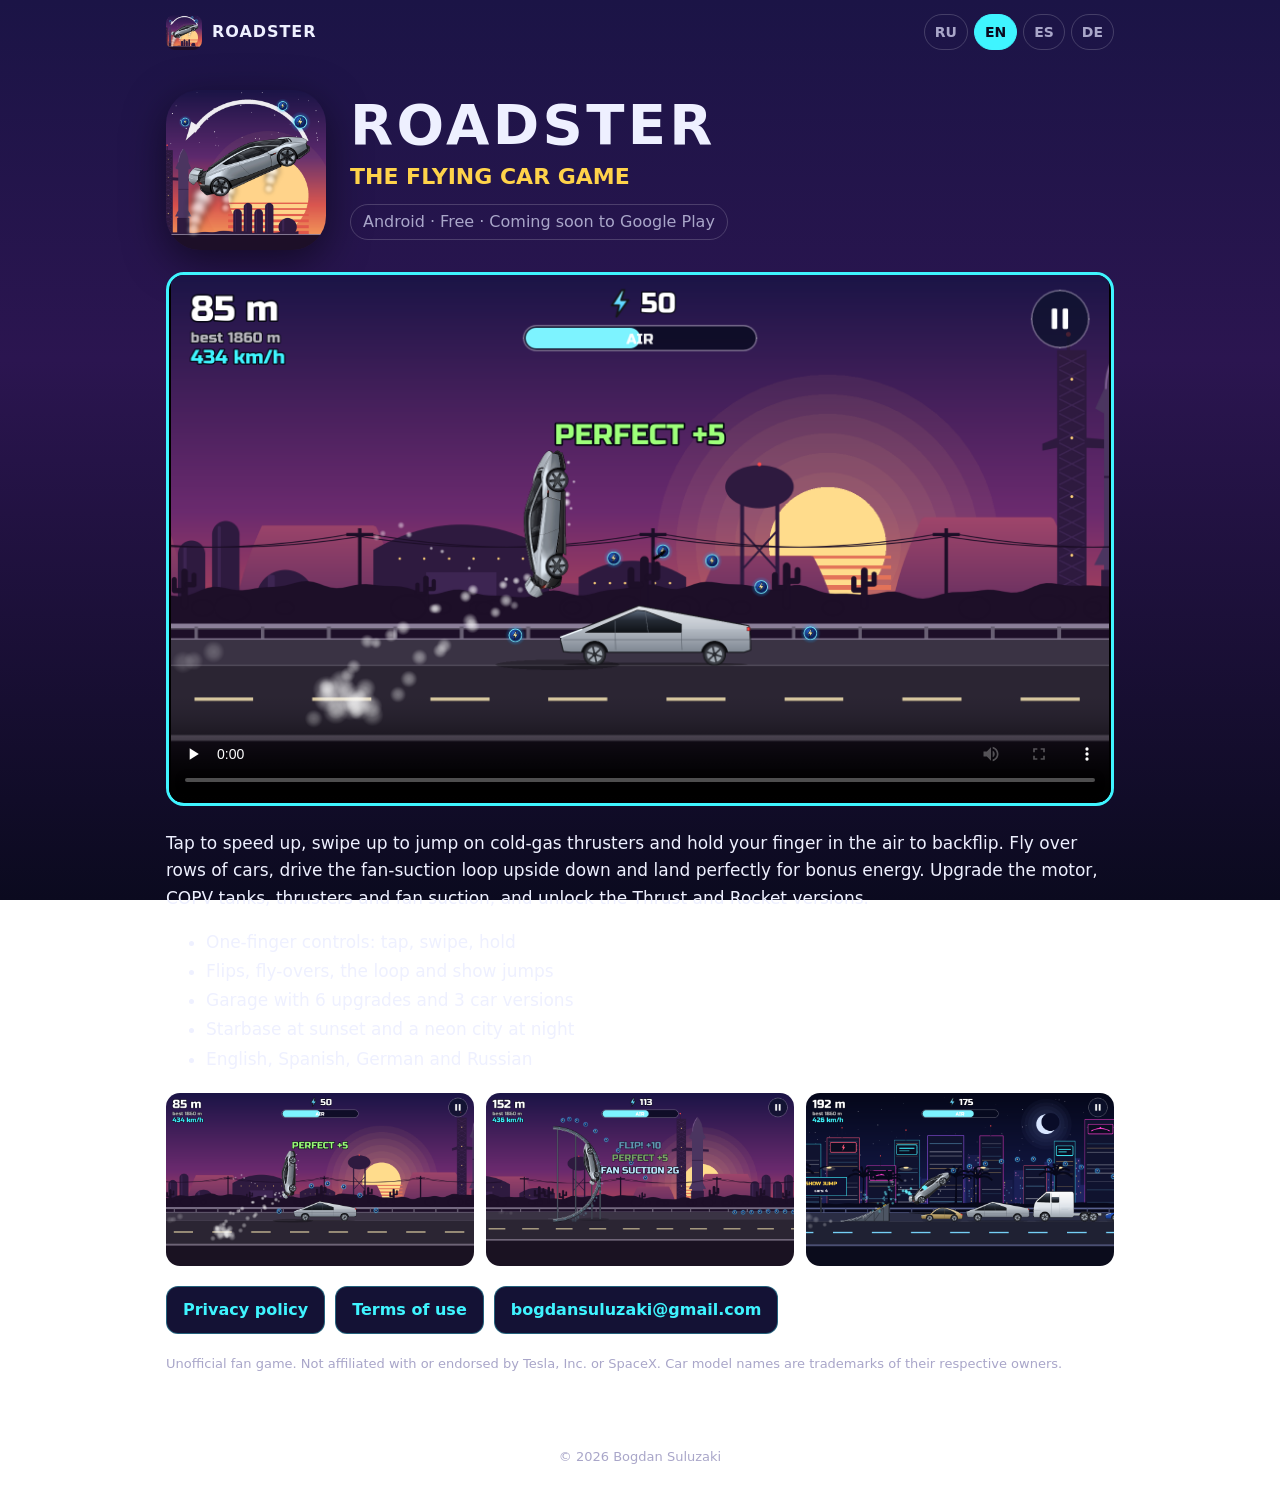
==== index.html @ 847e6855 "Roadster website: landing page, privacy policy, terms of use, app-ads.txt Co-Authored-By: Claude Opu" ====
<!doctype html>
<html lang="en">
<head>
<meta charset="utf-8">
<meta name="viewport" content="width=device-width, initial-scale=1">
<title>Roadster — Flying Car Game</title>
<meta name="description" content="Roadster: tap to drive, jump on cold-gas thrusters and backflip a flying supercar. A free Android game by Bogdan Suluzaki.">
<link rel="icon" href="assets/icon_512.png">
<link rel="stylesheet" href="assets/style.css">
</head>
<body>
<header class="top">
  <a class="brand" href="index.html"><img src="assets/icon_512.png" alt="">ROADSTER</a>
  <nav class="langs"><a href="#ru">RU</a><a href="#en">EN</a><a href="#es">ES</a><a href="#de">DE</a></nav>
</header>
<main class="land">
  <section class="hero">
    <img class="hero-icon" src="assets/icon_512.png" alt="Roadster icon" width="180" height="180">
    <div>
      <h1>ROADSTER</h1>
      <p class="tag" data-lang="en">The flying car game</p>
      <p class="tag" data-lang="ru">Игра про летающую машину</p>
      <p class="tag" data-lang="es">El juego del coche volador</p>
      <p class="tag" data-lang="de">Das Spiel mit dem fliegenden Auto</p>
      <p class="badge" data-lang="en">Android · Free · Coming soon to Google Play</p>
      <p class="badge" data-lang="ru">Android · Бесплатно · Скоро в Google Play</p>
      <p class="badge" data-lang="es">Android · Gratis · Pronto en Google Play</p>
      <p class="badge" data-lang="de">Android · Kostenlos · Bald bei Google Play</p>
    </div>
  </section>

  <video class="trailer" src="assets/roadster_trailer.mp4" poster="assets/shot_1.png" controls playsinline preload="none"></video>

  <section data-lang="en" lang="en" class="about">
    <p>Tap to speed up, swipe up to jump on cold-gas thrusters and hold your finger in the air to backflip. Fly over rows of cars, drive the fan-suction loop upside down and land perfectly for bonus energy. Upgrade the motor, COPV tanks, thrusters and fan suction, and unlock the Thrust and Rocket versions.</p>
    <ul><li>One-finger controls: tap, swipe, hold</li><li>Flips, fly-overs, the loop and show jumps</li><li>Garage with 6 upgrades and 3 car versions</li><li>Starbase at sunset and a neon city at night</li><li>English, Spanish, German and Russian</li></ul>
  </section>
  <section data-lang="ru" lang="ru" class="about">
    <p>Тапай, чтобы разогнаться, свайпай вверх для прыжка на двигателях холодного газа и держи палец в воздухе, чтобы крутить сальто. Перелетай ряды машин, проходи петлю на вентиляторной присоске вверх ногами и приземляйся идеально ради бонусной энергии. Прокачивай мотор, баллоны COPV, двигатели и присоску, открывай версии Thrust и Rocket.</p>
    <ul><li>Управление одним пальцем: тап, свайп, удержание</li><li>Сальто, перелёты, петля и шоу-прыжки</li><li>Гараж: 6 улучшений и 3 версии машины</li><li>Старбейс на закате и неоновый город ночью</li><li>Русский, английский, испанский и немецкий</li></ul>
  </section>
  <section data-lang="es" lang="es" class="about">
    <p>Toca para acelerar, desliza hacia arriba para saltar con propulsores de gas frío y mantén el dedo en el aire para dar volteretas. Sobrevuela filas de coches, recorre el rizo boca abajo con la succión por ventilador y aterriza perfecto para ganar energía extra. Mejora el motor, los tanques COPV, los propulsores y la succión, y desbloquea las versiones Thrust y Rocket.</p>
    <ul><li>Control con un dedo: tocar, deslizar, mantener</li><li>Volteretas, sobrevuelos, el rizo y saltos show</li><li>Garaje con 6 mejoras y 3 versiones del coche</li><li>Starbase al atardecer y una ciudad de neón de noche</li><li>Español, inglés, alemán y ruso</li></ul>
  </section>
  <section data-lang="de" lang="de" class="about">
    <p>Tippe zum Beschleunigen, wische nach oben für einen Sprung mit Kaltgas-Düsen und halte den Finger in der Luft für einen Rückwärtssalto. Überfliege Autoreihen, fahre kopfüber durch den Looping mit Lüfter-Ansaugung und lande perfekt für Bonus-Energie. Verbessere Motor, COPV-Tanks, Düsen und Ansaugung und schalte die Versionen Thrust und Rocket frei.</p>
    <ul><li>Steuerung mit einem Finger: tippen, wischen, halten</li><li>Saltos, Überflüge, Looping und Show-Sprünge</li><li>Garage mit 6 Upgrades und 3 Autoversionen</li><li>Starbase im Sonnenuntergang und eine Neon-Stadt bei Nacht</li><li>Deutsch, Englisch, Spanisch und Russisch</li></ul>
  </section>

  <section class="shots">
    <img src="assets/shot_1.png" alt="Flip over a Cybertruck" loading="lazy">
    <img src="assets/shot_2.png" alt="The loop" loading="lazy">
    <img src="assets/shot_3.png" alt="Show jump in the neon city" loading="lazy">
  </section>

  <section class="links">
    <a href="privacy.html" data-l="privacy">Privacy policy</a>
    <a href="terms.html" data-l="terms">Terms of use</a>
    <a href="mailto:bogdansuluzaki@gmail.com">bogdansuluzaki@gmail.com</a>
  </section>

  <p class="disc" data-lang="en">Unofficial fan game. Not affiliated with or endorsed by Tesla, Inc. or SpaceX. Car model names are trademarks of their respective owners.</p>
  <p class="disc" data-lang="ru">Неофициальная фан-игра. Не связана с Tesla, Inc. и SpaceX и не одобрена ими. Названия моделей — товарные знаки их владельцев.</p>
  <p class="disc" data-lang="es">Juego no oficial creado por fans. No está afiliado ni respaldado por Tesla, Inc. ni SpaceX. Los nombres de los modelos son marcas de sus propietarios.</p>
  <p class="disc" data-lang="de">Inoffizielles Fan-Spiel. Nicht mit Tesla, Inc. oder SpaceX verbunden oder von ihnen unterstützt. Modellnamen sind Marken ihrer Inhaber.</p>
</main>
<footer class="foot">© 2026 Bogdan Suluzaki</footer>
<script src="assets/lang.js"></script>
</body>
</html>
---- assets/style.css ----
:root {
  --bg: #0b0a1f;
  --panel: #141235;
  --ink: #eef0ff;
  --muted: #a9a6c9;
  --cyan: #3ff4ff;
  --gold: #ffd34a;
  --pink: #ff4fa8;
}
* { box-sizing: border-box; }
[hidden] { display: none !important; }
html { -webkit-text-size-adjust: 100%; }
body {
  margin: 0;
  background: linear-gradient(180deg, #1b1446 0%, #2b1550 40%, var(--bg) 100%) fixed;
  color: var(--ink);
  font: 16px/1.6 system-ui, -apple-system, "Segoe UI", Roboto, Arial, sans-serif;
}
a { color: var(--cyan); }
code { background: rgba(255,255,255,.08); padding: 1px 6px; border-radius: 6px; }
.top {
  display: flex; align-items: center; justify-content: space-between; gap: 12px;
  padding: 14px 16px; max-width: 980px; margin: 0 auto;
}
.brand { display: flex; align-items: center; gap: 10px; color: var(--ink); text-decoration: none; font-weight: 800; letter-spacing: .06em; }
.brand img { width: 36px; height: 36px; border-radius: 9px; }
.langs { display: flex; gap: 6px; }
.langs a {
  color: var(--muted); text-decoration: none; font-weight: 700; font-size: 14px;
  padding: 6px 10px; border-radius: 999px; border: 1px solid rgba(255,255,255,.18);
}
.langs a.on { color: #0b0a1f; background: var(--cyan); border-color: var(--cyan); }
.doc, .land { max-width: 980px; margin: 0 auto; padding: 8px 16px 40px; }
.doc section { background: var(--panel); border: 1px solid rgba(63,244,255,.25); border-radius: 18px; padding: 8px 24px 24px; }
.doc h1 { font-size: 30px; margin: 18px 0 4px; }
.doc h2 { font-size: 19px; margin: 24px 0 6px; color: var(--gold); }
.meta { color: var(--muted); font-size: 14px; }
.hero { display: flex; align-items: center; gap: 24px; margin: 18px 0 22px; flex-wrap: wrap; }
.hero-icon { width: 160px; height: 160px; border-radius: 34px; box-shadow: 0 12px 40px rgba(0,0,0,.5); }
.hero h1 { font-size: 56px; letter-spacing: .06em; margin: 0; line-height: 1; }
.tag { font-size: 22px; color: var(--gold); font-weight: 800; margin: 6px 0; text-transform: uppercase; }
.badge { display: inline-block; color: var(--muted); border: 1px solid rgba(255,255,255,.18); border-radius: 999px; padding: 4px 12px; margin: 4px 0; }
.trailer { width: 100%; border-radius: 18px; border: 3px solid var(--cyan); background: #000; aspect-ratio: 16 / 9; }
.about { font-size: 17px; }
.about li { margin: 2px 0; }
.shots { display: grid; grid-template-columns: repeat(auto-fit, minmax(260px, 1fr)); gap: 12px; margin: 20px 0; }
.shots img { width: 100%; border-radius: 14px; display: block; }
.links { display: flex; flex-wrap: wrap; gap: 10px; margin: 20px 0; }
.links a {
  text-decoration: none; font-weight: 700; padding: 10px 16px; border-radius: 12px;
  background: var(--panel); border: 1px solid rgba(63,244,255,.35);
}
.disc { color: var(--muted); font-size: 13px; }
.foot { text-align: center; color: var(--muted); font-size: 13px; padding: 20px 16px 40px; }
@media (max-width: 520px) {
  .hero h1 { font-size: 40px; }
  .hero-icon { width: 110px; height: 110px; border-radius: 24px; }
  .doc section { padding: 4px 16px 18px; }
}
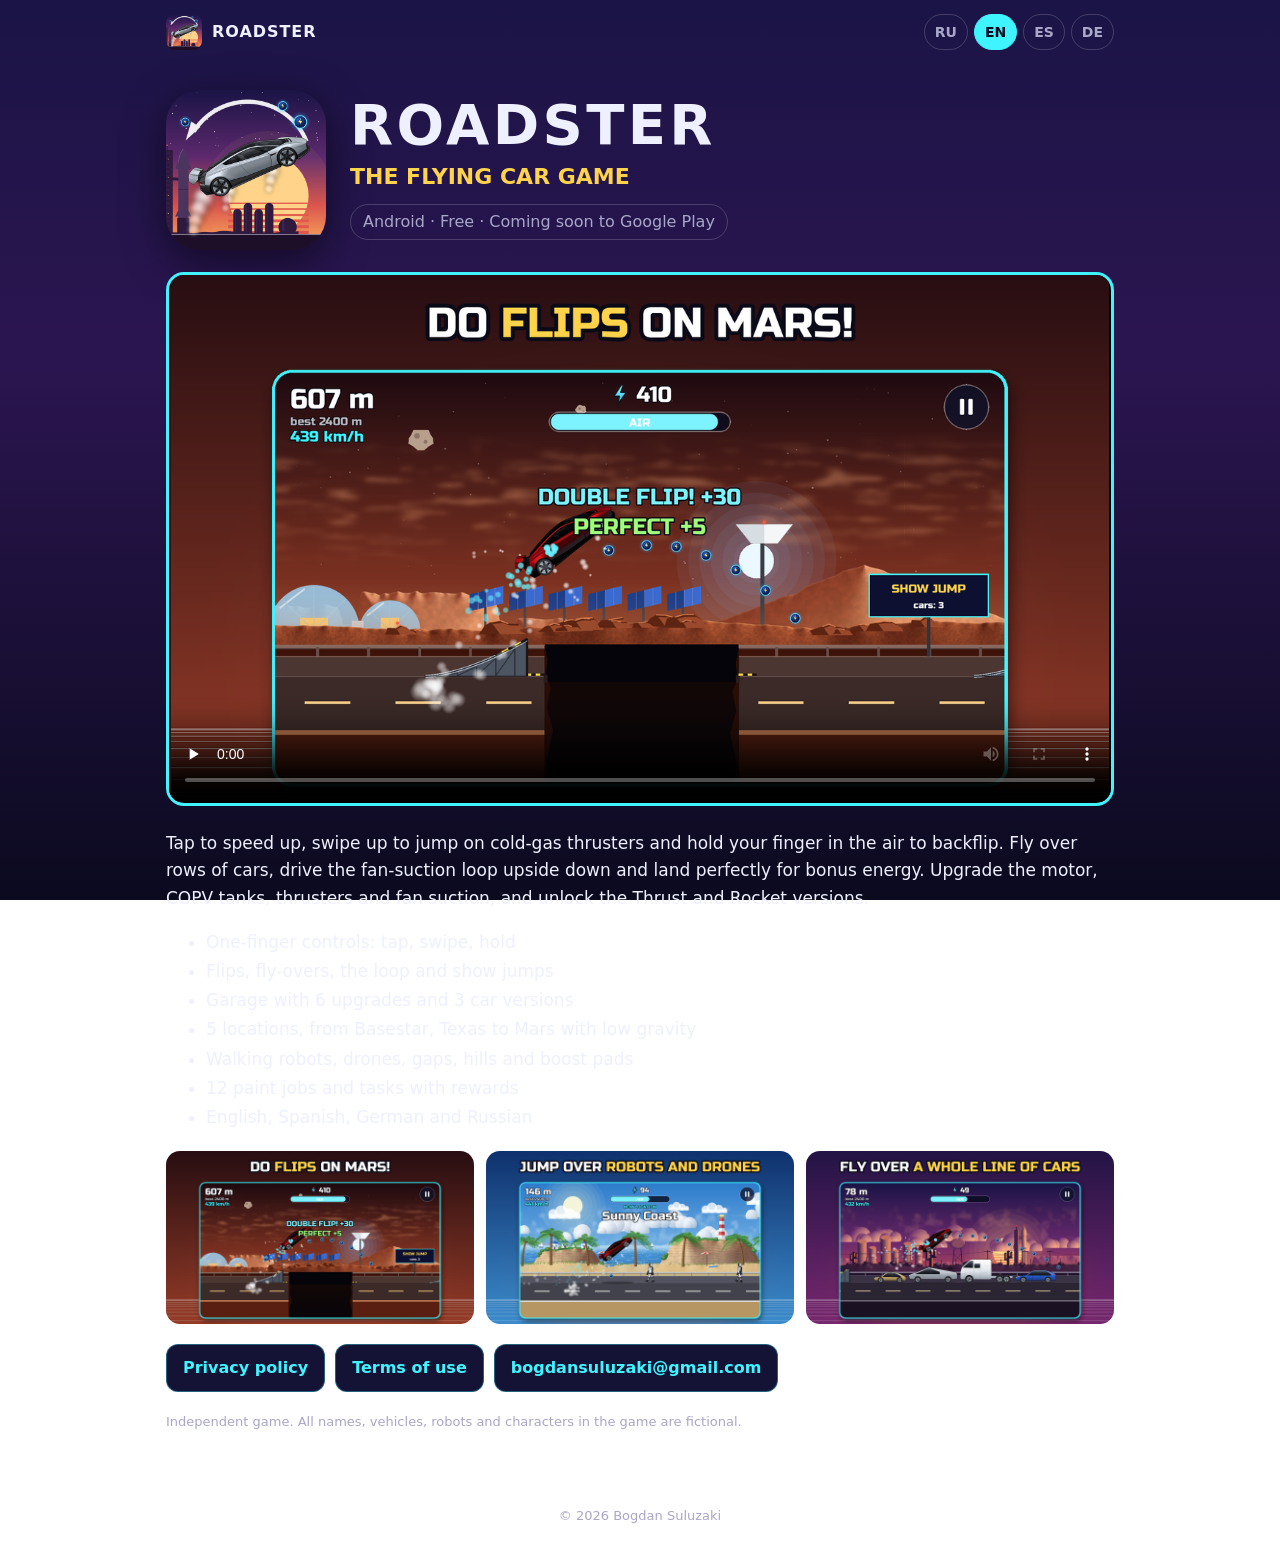
==== commit e16e1a69: "Roadster 1.1: fictional names only (no third-party brands), new screenshots and trailer, updated ter" ====
--- a/index.html
+++ b/index.html
@@ -1,71 +1,71 @@
-<!doctype html>
-<html lang="en">
-<head>
-<meta charset="utf-8">
-<meta name="viewport" content="width=device-width, initial-scale=1">
-<title>Roadster — Flying Car Game</title>
-<meta name="description" content="Roadster: tap to drive, jump on cold-gas thrusters and backflip a flying supercar. A free Android game by Bogdan Suluzaki.">
-<link rel="icon" href="assets/icon_512.png">
-<link rel="stylesheet" href="assets/style.css">
-</head>
-<body>
-<header class="top">
-  <a class="brand" href="index.html"><img src="assets/icon_512.png" alt="">ROADSTER</a>
-  <nav class="langs"><a href="#ru">RU</a><a href="#en">EN</a><a href="#es">ES</a><a href="#de">DE</a></nav>
-</header>
-<main class="land">
-  <section class="hero">
-    <img class="hero-icon" src="assets/icon_512.png" alt="Roadster icon" width="180" height="180">
-    <div>
-      <h1>ROADSTER</h1>
-      <p class="tag" data-lang="en">The flying car game</p>
-      <p class="tag" data-lang="ru">Игра про летающую машину</p>
-      <p class="tag" data-lang="es">El juego del coche volador</p>
-      <p class="tag" data-lang="de">Das Spiel mit dem fliegenden Auto</p>
-      <p class="badge" data-lang="en">Android · Free · Coming soon to Google Play</p>
-      <p class="badge" data-lang="ru">Android · Бесплатно · Скоро в Google Play</p>
-      <p class="badge" data-lang="es">Android · Gratis · Pronto en Google Play</p>
-      <p class="badge" data-lang="de">Android · Kostenlos · Bald bei Google Play</p>
-    </div>
-  </section>
-
-  <video class="trailer" src="assets/roadster_trailer.mp4" poster="assets/shot_1.png" controls playsinline preload="none"></video>
-
-  <section data-lang="en" lang="en" class="about">
-    <p>Tap to speed up, swipe up to jump on cold-gas thrusters and hold your finger in the air to backflip. Fly over rows of cars, drive the fan-suction loop upside down and land perfectly for bonus energy. Upgrade the motor, COPV tanks, thrusters and fan suction, and unlock the Thrust and Rocket versions.</p>
-    <ul><li>One-finger controls: tap, swipe, hold</li><li>Flips, fly-overs, the loop and show jumps</li><li>Garage with 6 upgrades and 3 car versions</li><li>Starbase at sunset and a neon city at night</li><li>English, Spanish, German and Russian</li></ul>
-  </section>
-  <section data-lang="ru" lang="ru" class="about">
-    <p>Тапай, чтобы разогнаться, свайпай вверх для прыжка на двигателях холодного газа и держи палец в воздухе, чтобы крутить сальто. Перелетай ряды машин, проходи петлю на вентиляторной присоске вверх ногами и приземляйся идеально ради бонусной энергии. Прокачивай мотор, баллоны COPV, двигатели и присоску, открывай версии Thrust и Rocket.</p>
-    <ul><li>Управление одним пальцем: тап, свайп, удержание</li><li>Сальто, перелёты, петля и шоу-прыжки</li><li>Гараж: 6 улучшений и 3 версии машины</li><li>Старбейс на закате и неоновый город ночью</li><li>Русский, английский, испанский и немецкий</li></ul>
-  </section>
-  <section data-lang="es" lang="es" class="about">
-    <p>Toca para acelerar, desliza hacia arriba para saltar con propulsores de gas frío y mantén el dedo en el aire para dar volteretas. Sobrevuela filas de coches, recorre el rizo boca abajo con la succión por ventilador y aterriza perfecto para ganar energía extra. Mejora el motor, los tanques COPV, los propulsores y la succión, y desbloquea las versiones Thrust y Rocket.</p>
-    <ul><li>Control con un dedo: tocar, deslizar, mantener</li><li>Volteretas, sobrevuelos, el rizo y saltos show</li><li>Garaje con 6 mejoras y 3 versiones del coche</li><li>Starbase al atardecer y una ciudad de neón de noche</li><li>Español, inglés, alemán y ruso</li></ul>
-  </section>
-  <section data-lang="de" lang="de" class="about">
-    <p>Tippe zum Beschleunigen, wische nach oben für einen Sprung mit Kaltgas-Düsen und halte den Finger in der Luft für einen Rückwärtssalto. Überfliege Autoreihen, fahre kopfüber durch den Looping mit Lüfter-Ansaugung und lande perfekt für Bonus-Energie. Verbessere Motor, COPV-Tanks, Düsen und Ansaugung und schalte die Versionen Thrust und Rocket frei.</p>
-    <ul><li>Steuerung mit einem Finger: tippen, wischen, halten</li><li>Saltos, Überflüge, Looping und Show-Sprünge</li><li>Garage mit 6 Upgrades und 3 Autoversionen</li><li>Starbase im Sonnenuntergang und eine Neon-Stadt bei Nacht</li><li>Deutsch, Englisch, Spanisch und Russisch</li></ul>
-  </section>
-
-  <section class="shots">
-    <img src="assets/shot_1.png" alt="Flip over a Cybertruck" loading="lazy">
-    <img src="assets/shot_2.png" alt="The loop" loading="lazy">
-    <img src="assets/shot_3.png" alt="Show jump in the neon city" loading="lazy">
-  </section>
-
-  <section class="links">
-    <a href="privacy.html" data-l="privacy">Privacy policy</a>
-    <a href="terms.html" data-l="terms">Terms of use</a>
-    <a href="mailto:bogdansuluzaki@gmail.com">bogdansuluzaki@gmail.com</a>
-  </section>
-
-  <p class="disc" data-lang="en">Unofficial fan game. Not affiliated with or endorsed by Tesla, Inc. or SpaceX. Car model names are trademarks of their respective owners.</p>
-  <p class="disc" data-lang="ru">Неофициальная фан-игра. Не связана с Tesla, Inc. и SpaceX и не одобрена ими. Названия моделей — товарные знаки их владельцев.</p>
-  <p class="disc" data-lang="es">Juego no oficial creado por fans. No está afiliado ni respaldado por Tesla, Inc. ni SpaceX. Los nombres de los modelos son marcas de sus propietarios.</p>
-  <p class="disc" data-lang="de">Inoffizielles Fan-Spiel. Nicht mit Tesla, Inc. oder SpaceX verbunden oder von ihnen unterstützt. Modellnamen sind Marken ihrer Inhaber.</p>
-</main>
-<footer class="foot">© 2026 Bogdan Suluzaki</footer>
-<script src="assets/lang.js"></script>
-</body>
-</html>
+<!doctype html>
+<html lang="en">
+<head>
+<meta charset="utf-8">
+<meta name="viewport" content="width=device-width, initial-scale=1">
+<title>Roadster — Flying Car Game</title>
+<meta name="description" content="Roadster: tap to drive, jump on cold-gas thrusters and backflip a flying supercar. A free Android game by Bogdan Suluzaki.">
+<link rel="icon" href="assets/icon_512.png">
+<link rel="stylesheet" href="assets/style.css">
+</head>
+<body>
+<header class="top">
+  <a class="brand" href="index.html"><img src="assets/icon_512.png" alt="">ROADSTER</a>
+  <nav class="langs"><a href="#ru">RU</a><a href="#en">EN</a><a href="#es">ES</a><a href="#de">DE</a></nav>
+</header>
+<main class="land">
+  <section class="hero">
+    <img class="hero-icon" src="assets/icon_512.png" alt="Roadster icon" width="180" height="180">
+    <div>
+      <h1>ROADSTER</h1>
+      <p class="tag" data-lang="en">The flying car game</p>
+      <p class="tag" data-lang="ru">Игра про летающую машину</p>
+      <p class="tag" data-lang="es">El juego del coche volador</p>
+      <p class="tag" data-lang="de">Das Spiel mit dem fliegenden Auto</p>
+      <p class="badge" data-lang="en">Android · Free · Coming soon to Google Play</p>
+      <p class="badge" data-lang="ru">Android · Бесплатно · Скоро в Google Play</p>
+      <p class="badge" data-lang="es">Android · Gratis · Pronto en Google Play</p>
+      <p class="badge" data-lang="de">Android · Kostenlos · Bald bei Google Play</p>
+    </div>
+  </section>
+
+  <video class="trailer" src="assets/roadster_trailer.mp4" poster="assets/shot_1.png" controls playsinline preload="none"></video>
+
+  <section data-lang="en" lang="en" class="about">
+    <p>Tap to speed up, swipe up to jump on cold-gas thrusters and hold your finger in the air to backflip. Fly over rows of cars, drive the fan-suction loop upside down and land perfectly for bonus energy. Upgrade the motor, COPV tanks, thrusters and fan suction, and unlock the Thrust and Rocket versions.</p>
+    <ul><li>One-finger controls: tap, swipe, hold</li><li>Flips, fly-overs, the loop and show jumps</li><li>Garage with 6 upgrades and 3 car versions</li><li>5 locations, from Basestar, Texas to Mars with low gravity</li><li>Walking robots, drones, gaps, hills and boost pads</li><li>12 paint jobs and tasks with rewards</li><li>English, Spanish, German and Russian</li></ul>
+  </section>
+  <section data-lang="ru" lang="ru" class="about">
+    <p>Тапай, чтобы разогнаться, свайпай вверх для прыжка на двигателях холодного газа и держи палец в воздухе, чтобы крутить сальто. Перелетай ряды машин, проходи петлю на вентиляторной присоске вверх ногами и приземляйся идеально ради бонусной энергии. Прокачивай мотор, баллоны COPV, двигатели и присоску, открывай версии Thrust и Rocket.</p>
+    <ul><li>Управление одним пальцем: тап, свайп, удержание</li><li>Сальто, перелёты, петля и шоу-прыжки</li><li>Гараж: 6 улучшений и 3 версии машины</li><li>5 локаций: от Бейсстара в Техасе до Марса с низкой гравитацией</li><li>Шагающие роботы, дроны, провалы, холмы и ускорители</li><li>12 покрасок машины и задания с наградами</li><li>Русский, английский, испанский и немецкий</li></ul>
+  </section>
+  <section data-lang="es" lang="es" class="about">
+    <p>Toca para acelerar, desliza hacia arriba para saltar con propulsores de gas frío y mantén el dedo en el aire para dar volteretas. Sobrevuela filas de coches, recorre el rizo boca abajo con la succión por ventilador y aterriza perfecto para ganar energía extra. Mejora el motor, los tanques COPV, los propulsores y la succión, y desbloquea las versiones Thrust y Rocket.</p>
+    <ul><li>Control con un dedo: tocar, deslizar, mantener</li><li>Volteretas, sobrevuelos, el rizo y saltos show</li><li>Garaje con 6 mejoras y 3 versiones del coche</li><li>5 zonas, desde Basestar (Texas) hasta Marte con gravedad baja</li><li>Robots que caminan, drones, abismos, colinas y turbos</li><li>12 pinturas y misiones con premios</li><li>Español, inglés, alemán y ruso</li></ul>
+  </section>
+  <section data-lang="de" lang="de" class="about">
+    <p>Tippe zum Beschleunigen, wische nach oben für einen Sprung mit Kaltgas-Düsen und halte den Finger in der Luft für einen Rückwärtssalto. Überfliege Autoreihen, fahre kopfüber durch den Looping mit Lüfter-Ansaugung und lande perfekt für Bonus-Energie. Verbessere Motor, COPV-Tanks, Düsen und Ansaugung und schalte die Versionen Thrust und Rocket frei.</p>
+    <ul><li>Steuerung mit einem Finger: tippen, wischen, halten</li><li>Saltos, Überflüge, Looping und Show-Sprünge</li><li>Garage mit 6 Upgrades und 3 Autoversionen</li><li>5 Gebiete, von Basestar in Texas bis zum Mars mit geringer Schwerkraft</li><li>Laufende Roboter, Drohnen, Abgründe, Hügel und Boost-Felder</li><li>12 Lackierungen und Aufgaben mit Belohnungen</li><li>Deutsch, Englisch, Spanisch und Russisch</li></ul>
+  </section>
+
+  <section class="shots">
+    <img src="assets/shot_1.png" alt="Double flip on Mars" loading="lazy">
+    <img src="assets/shot_2.png" alt="Jumping over robots on the coast" loading="lazy">
+    <img src="assets/shot_3.png" alt="Show jump over a line of cars" loading="lazy">
+  </section>
+
+  <section class="links">
+    <a href="privacy.html" data-l="privacy">Privacy policy</a>
+    <a href="terms.html" data-l="terms">Terms of use</a>
+    <a href="mailto:bogdansuluzaki@gmail.com">bogdansuluzaki@gmail.com</a>
+  </section>
+
+  <p class="disc" data-lang="en">Independent game. All names, vehicles, robots and characters in the game are fictional.</p>
+  <p class="disc" data-lang="ru">Независимая игра. Все названия, машины, роботы и персонажи в игре вымышлены.</p>
+  <p class="disc" data-lang="es">Juego independiente. Todos los nombres, vehículos, robots y personajes del juego son ficticios.</p>
+  <p class="disc" data-lang="de">Unabhängiges Spiel. Alle Namen, Fahrzeuge, Roboter und Figuren im Spiel sind frei erfunden.</p>
+</main>
+<footer class="foot">© 2026 Bogdan Suluzaki</footer>
+<script src="assets/lang.js"></script>
+</body>
+</html>
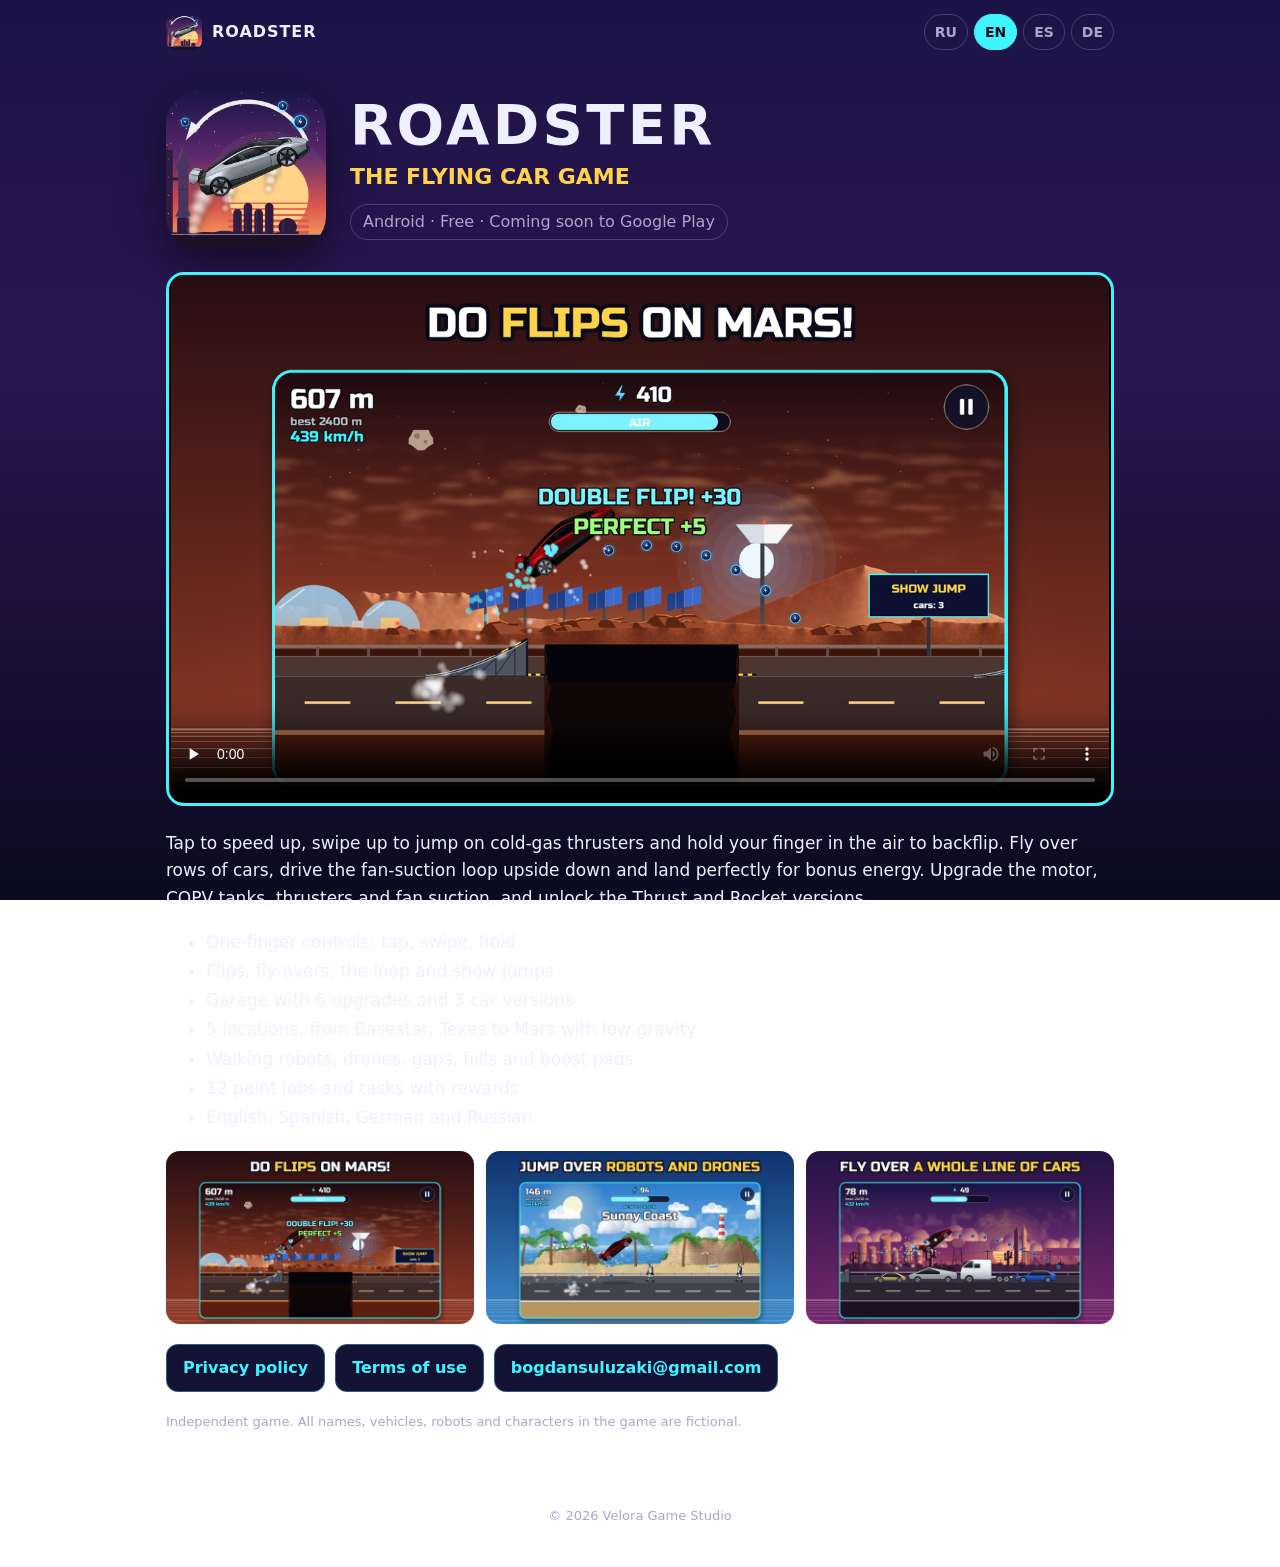
==== commit cb34f880: "Developer name: Velora Game Studio Co-Authored-By: Claude Opus 5.5 <noreply@anthropic.com>" ====
--- a/index.html
+++ b/index.html
@@ -4,7 +4,7 @@
 <meta charset="utf-8">
 <meta name="viewport" content="width=device-width, initial-scale=1">
 <title>Roadster — Flying Car Game</title>
-<meta name="description" content="Roadster: tap to drive, jump on cold-gas thrusters and backflip a flying supercar. A free Android game by Bogdan Suluzaki.">
+<meta name="description" content="Roadster: tap to drive, jump on cold-gas thrusters and backflip a flying supercar. A free Android game by Velora Game Studio.">
 <link rel="icon" href="assets/icon_512.png">
 <link rel="stylesheet" href="assets/style.css">
 </head>
@@ -65,7 +65,7 @@
   <p class="disc" data-lang="es">Juego independiente. Todos los nombres, vehículos, robots y personajes del juego son ficticios.</p>
   <p class="disc" data-lang="de">Unabhängiges Spiel. Alle Namen, Fahrzeuge, Roboter und Figuren im Spiel sind frei erfunden.</p>
 </main>
-<footer class="foot">© 2026 Bogdan Suluzaki</footer>
+<footer class="foot">© 2026 Velora Game Studio</footer>
 <script src="assets/lang.js"></script>
 </body>
 </html>
